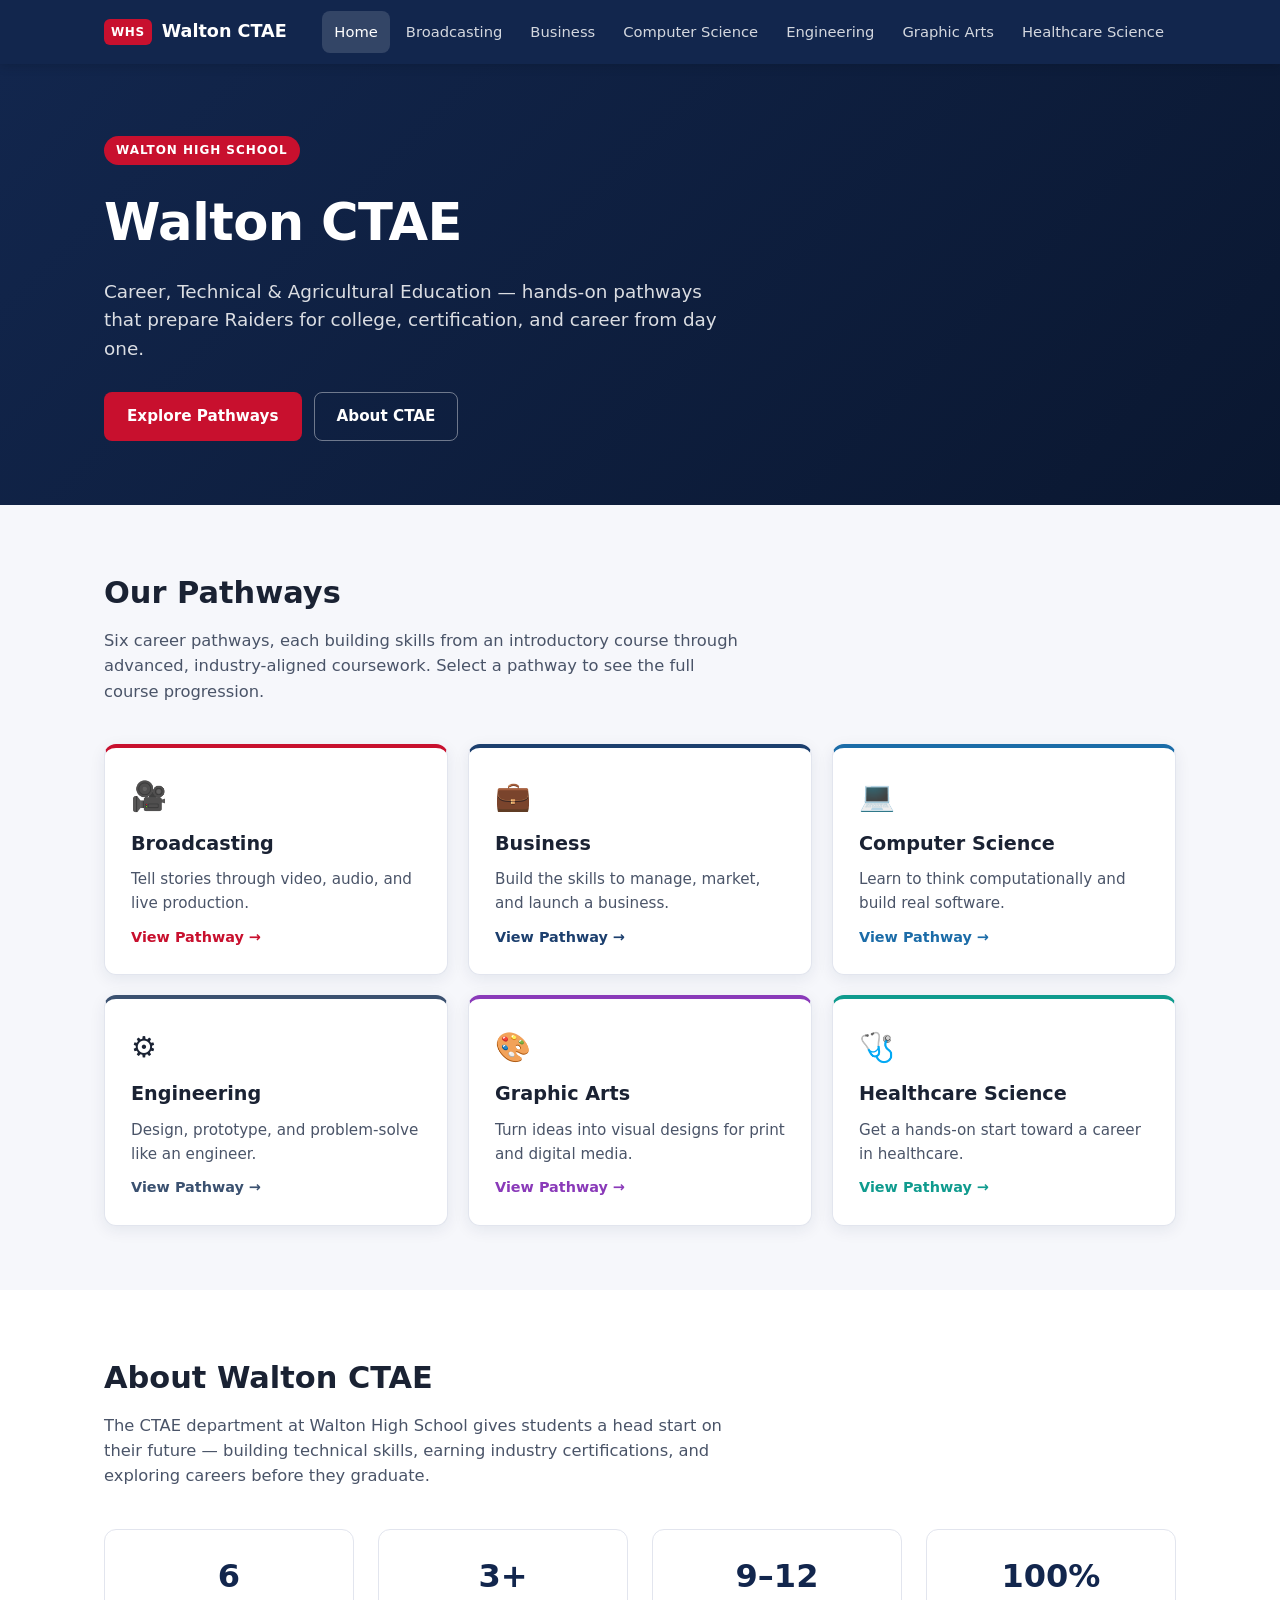
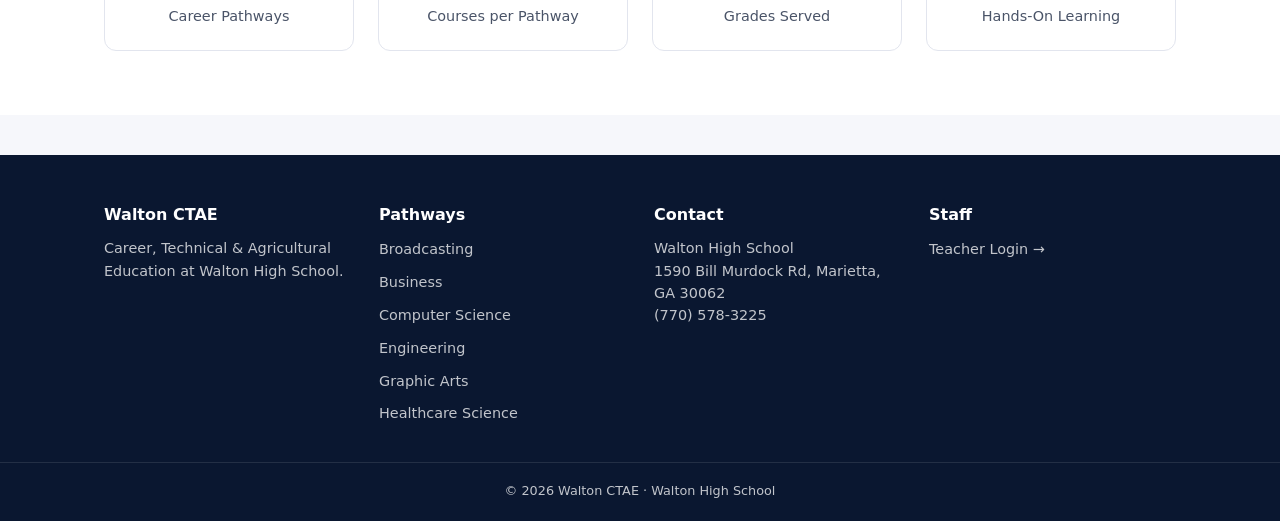
==== index.html @ 3da38a7a "Initial Walton CTAE site: 6 department pages with course flowcharts, Decap CMS admin for teacher edi" ====
<!DOCTYPE html>
<html lang="en">
<head>
  <meta charset="UTF-8">
  <meta name="viewport" content="width=device-width, initial-scale=1.0">
  <title>Walton CTAE | Walton High School</title>
  <meta name="description" content="Career, Technical & Agricultural Education at Walton High School — Broadcasting, Business, Computer Science, Engineering, Graphic Arts, and Healthcare Science.">
  <link rel="stylesheet" href="css/styles.css">
  <script src="https://identity.netlify.com/v1/netlify-identity-widget.js"></script>
</head>
<body>

  <header class="site-header">
    <div id="site-header"></div>
  </header>

  <section class="hero">
    <div class="container">
      <span class="hero-eyebrow">Walton High School</span>
      <h1>Walton CTAE</h1>
      <p class="lede">
        Career, Technical &amp; Agricultural Education — hands-on pathways that prepare Raiders for college,
        certification, and career from day one.
      </p>
      <div class="hero-actions">
        <a class="btn btn-primary" href="#pathways">Explore Pathways</a>
        <a class="btn btn-secondary" href="#about">About CTAE</a>
      </div>
    </div>
  </section>

  <section id="pathways">
    <div class="container">
      <h2 class="section-title">Our Pathways</h2>
      <p class="section-lede">
        Six career pathways, each building skills from an introductory course through advanced, industry-aligned
        coursework. Select a pathway to see the full course progression.
      </p>
      <div class="dept-grid" id="dept-grid"></div>
    </div>
  </section>

  <section id="about" class="section-alt">
    <div class="container">
      <h2 class="section-title">About Walton CTAE</h2>
      <p class="section-lede">
        The CTAE department at Walton High School gives students a head start on their future — building technical
        skills, earning industry certifications, and exploring careers before they graduate.
      </p>
      <div class="about-grid">
        <div class="about-stat"><div class="num">6</div><div class="label">Career Pathways</div></div>
        <div class="about-stat"><div class="num">3+</div><div class="label">Courses per Pathway</div></div>
        <div class="about-stat"><div class="num">9–12</div><div class="label">Grades Served</div></div>
        <div class="about-stat"><div class="num">100%</div><div class="label">Hands-On Learning</div></div>
      </div>
    </div>
  </section>

  <footer class="site-footer">
    <div id="site-footer"></div>
  </footer>

  <script src="js/data.js"></script>
  <script src="js/common.js"></script>
  <script>
    (async () => {
      const allDepts = await renderSiteChrome(null);

      const grid = document.getElementById("dept-grid");
      grid.innerHTML = CTAE_DEPARTMENTS.map((slug) => {
        const d = allDepts[slug];
        return `
          <a class="dept-card" style="--card-accent:${d.accent}" href="department.html?dept=${slug}">
            <div class="dept-card-icon">${d.icon}</div>
            <h3>${d.name}</h3>
            <p>${d.tagline}</p>
            <span class="dept-card-link">View Pathway →</span>
          </a>
        `;
      }).join("");
    })();

    if (window.netlifyIdentity) {
      window.netlifyIdentity.on("init", (user) => {
        if (!user) {
          window.netlifyIdentity.on("login", () => {
            document.location.href = "/admin/";
          });
        }
      });
    }
  </script>
</body>
</html>
---- css/styles.css ----
/* ---------- Tokens ---------- */
:root {
  --navy: #12264d;
  --navy-dark: #0a1730;
  --red: #c8102e;
  --white: #ffffff;
  --ink: #1a2233;
  --ink-soft: #4a5468;
  --bg: #f6f7fb;
  --bg-card: #ffffff;
  --border: #e2e5ee;
  --radius: 12px;
  --shadow: 0 4px 16px rgba(18, 38, 77, 0.08);
  --accent: var(--red);
}

* { box-sizing: border-box; }

html, body {
  margin: 0;
  padding: 0;
}

body {
  font-family: "Segoe UI", system-ui, -apple-system, Roboto, Helvetica, Arial, sans-serif;
  background: var(--bg);
  color: var(--ink);
  line-height: 1.55;
}

img { max-width: 100%; }

a { color: inherit; text-decoration: none; }

.container {
  max-width: 1120px;
  margin: 0 auto;
  padding: 0 24px;
}

/* ---------- Header / Nav ---------- */
header.site-header {
  background: var(--navy);
  position: sticky;
  top: 0;
  z-index: 50;
  box-shadow: 0 2px 10px rgba(0,0,0,0.15);
}

.nav-wrap {
  max-width: 1120px;
  margin: 0 auto;
  padding: 0 24px;
  display: flex;
  align-items: center;
  justify-content: space-between;
  min-height: 64px;
  flex-wrap: wrap;
  gap: 8px;
}

.nav-brand {
  display: flex;
  align-items: center;
  gap: 10px;
  color: var(--white);
  font-weight: 700;
  font-size: 1.1rem;
}

.nav-brand-mark {
  background: var(--red);
  color: var(--white);
  font-size: 0.75rem;
  font-weight: 800;
  letter-spacing: 0.05em;
  padding: 4px 7px;
  border-radius: 6px;
}

.nav-links {
  display: flex;
  align-items: center;
  gap: 4px;
  flex-wrap: wrap;
}

.nav-link {
  color: rgba(255,255,255,0.82);
  padding: 10px 12px;
  border-radius: 8px;
  font-size: 0.92rem;
  font-weight: 500;
  white-space: nowrap;
}

.nav-link:hover { color: var(--white); background: rgba(255,255,255,0.08); }

.nav-link.active {
  color: var(--white);
  background: rgba(255,255,255,0.14);
}

.nav-toggle {
  display: none;
  flex-direction: column;
  gap: 4px;
  background: none;
  border: none;
  padding: 8px;
  cursor: pointer;
}

.nav-toggle span {
  width: 22px;
  height: 2px;
  background: var(--white);
  border-radius: 2px;
}

/* ---------- Hero ---------- */
.hero {
  background: linear-gradient(135deg, var(--navy) 0%, var(--navy-dark) 100%);
  color: var(--white);
  padding: 72px 0 64px;
}

.hero-eyebrow {
  display: inline-block;
  background: var(--red);
  color: var(--white);
  font-size: 0.75rem;
  font-weight: 700;
  letter-spacing: 0.08em;
  text-transform: uppercase;
  padding: 5px 12px;
  border-radius: 999px;
  margin-bottom: 18px;
}

.hero h1 {
  font-size: clamp(2rem, 4.5vw, 3.2rem);
  margin: 0 0 16px;
  font-weight: 800;
  letter-spacing: -0.01em;
}

.hero p.lede {
  font-size: 1.15rem;
  color: rgba(255,255,255,0.85);
  max-width: 640px;
  margin: 0 0 28px;
}

.hero-actions { display: flex; gap: 12px; flex-wrap: wrap; }

.btn {
  display: inline-block;
  padding: 12px 22px;
  border-radius: 8px;
  font-weight: 600;
  font-size: 0.95rem;
  cursor: pointer;
  border: 1px solid transparent;
}

.btn-primary { background: var(--red); color: var(--white); }
.btn-primary:hover { background: #a80d26; }

.btn-secondary {
  background: transparent;
  color: var(--white);
  border-color: rgba(255,255,255,0.4);
}
.btn-secondary:hover { background: rgba(255,255,255,0.1); }

/* dept hero variant */
.dept-hero {
  background: linear-gradient(135deg, var(--accent, var(--navy)) 0%, var(--navy-dark) 120%);
}

.dept-hero .hero-icon {
  font-size: 2.6rem;
  margin-bottom: 10px;
  display: inline-block;
}

/* ---------- Sections ---------- */
section { padding: 64px 0; }

.section-title {
  font-size: 1.9rem;
  font-weight: 800;
  margin: 0 0 12px;
  color: var(--ink);
}

.section-lede {
  color: var(--ink-soft);
  max-width: 640px;
  margin: 0 0 40px;
  font-size: 1.02rem;
}

.section-alt { background: var(--white); }

/* ---------- Department Cards (home) ---------- */
.dept-grid {
  display: grid;
  grid-template-columns: repeat(auto-fit, minmax(260px, 1fr));
  gap: 20px;
}

.dept-card {
  background: var(--bg-card);
  border: 1px solid var(--border);
  border-radius: var(--radius);
  padding: 26px;
  box-shadow: var(--shadow);
  display: flex;
  flex-direction: column;
  gap: 10px;
  border-top: 4px solid var(--card-accent, var(--red));
  transition: transform 0.15s ease, box-shadow 0.15s ease;
}

.dept-card:hover {
  transform: translateY(-3px);
  box-shadow: 0 10px 24px rgba(18,38,77,0.14);
}

.dept-card-icon { font-size: 1.8rem; }

.dept-card h3 { margin: 0; font-size: 1.2rem; }

.dept-card p {
  margin: 0;
  color: var(--ink-soft);
  font-size: 0.95rem;
  flex-grow: 1;
}

.dept-card-link {
  font-weight: 600;
  font-size: 0.9rem;
  color: var(--card-accent, var(--red));
}

/* ---------- About strip ---------- */
.about-grid {
  display: grid;
  grid-template-columns: repeat(auto-fit, minmax(200px, 1fr));
  gap: 24px;
  margin-top: 32px;
}

.about-stat {
  background: var(--white);
  border: 1px solid var(--border);
  border-radius: var(--radius);
  padding: 22px;
  text-align: center;
}

.about-stat .num {
  font-size: 2rem;
  font-weight: 800;
  color: var(--navy);
}

.about-stat .label {
  color: var(--ink-soft);
  font-size: 0.9rem;
  margin-top: 4px;
}

/* ---------- Department page body ---------- */
.dept-description {
  font-size: 1.05rem;
  color: var(--ink-soft);
  max-width: 760px;
}

.instructor-card {
  background: var(--white);
  border: 1px solid var(--border);
  border-radius: var(--radius);
  padding: 20px 24px;
  display: flex;
  gap: 16px;
  align-items: center;
  margin-top: 28px;
  box-shadow: var(--shadow);
}

.instructor-avatar {
  width: 48px;
  height: 48px;
  border-radius: 50%;
  background: var(--accent);
  color: var(--white);
  display: flex;
  align-items: center;
  justify-content: center;
  font-weight: 700;
  flex-shrink: 0;
}

.instructor-name { font-weight: 700; }
.instructor-meta { color: var(--ink-soft); font-size: 0.9rem; }

/* ---------- Flowchart ---------- */
.flowchart-wrap {
  --accent: var(--red);
  background: var(--white);
  border: 1px solid var(--border);
  border-radius: var(--radius);
  padding: 32px;
  box-shadow: var(--shadow);
}

.pathway-name {
  font-weight: 700;
  color: var(--ink-soft);
  font-size: 0.9rem;
  text-transform: uppercase;
  letter-spacing: 0.04em;
  margin-bottom: 24px;
}

.flow-sequence {
  display: flex;
  align-items: stretch;
  gap: 4px;
  flex-wrap: wrap;
}

.flow-step {
  display: flex;
  align-items: center;
}

.flow-node {
  width: 220px;
  background: var(--bg);
  border: 2px solid var(--accent);
  border-radius: 10px;
  padding: 16px;
  position: relative;
}

.flow-node-badge {
  position: absolute;
  top: -12px;
  left: -12px;
  width: 26px;
  height: 26px;
  border-radius: 50%;
  background: var(--accent);
  color: var(--white);
  font-size: 0.8rem;
  font-weight: 700;
  display: flex;
  align-items: center;
  justify-content: center;
}

.flow-node-grades {
  font-size: 0.72rem;
  font-weight: 700;
  color: var(--accent);
  text-transform: uppercase;
  letter-spacing: 0.04em;
  margin-bottom: 6px;
}

.flow-node-title {
  font-weight: 700;
  font-size: 0.98rem;
  margin-bottom: 6px;
}

.flow-node-desc {
  font-size: 0.85rem;
  color: var(--ink-soft);
}

.flow-arrow {
  color: var(--accent);
  display: flex;
  align-items: center;
  padding: 0 4px;
  flex-shrink: 0;
}

.electives-section {
  margin-top: 32px;
  padding-top: 24px;
  border-top: 1px dashed var(--border);
}

.electives-label {
  font-size: 0.8rem;
  font-weight: 700;
  color: var(--ink-soft);
  text-transform: uppercase;
  letter-spacing: 0.04em;
  margin-bottom: 14px;
}

.electives-row {
  display: flex;
  gap: 12px;
  flex-wrap: wrap;
}

.elective-chip {
  background: var(--bg);
  border: 1px dashed var(--accent);
  border-radius: 8px;
  padding: 10px 14px;
  min-width: 180px;
}

.elective-title { font-weight: 600; font-size: 0.9rem; }
.elective-meta { font-size: 0.78rem; color: var(--ink-soft); margin-top: 2px; }

/* ---------- Other pathways strip ---------- */
.other-pathways {
  display: flex;
  gap: 10px;
  flex-wrap: wrap;
}

.other-pathway-pill {
  background: var(--white);
  border: 1px solid var(--border);
  border-radius: 999px;
  padding: 8px 16px;
  font-size: 0.88rem;
  font-weight: 600;
  color: var(--ink-soft);
}

.other-pathway-pill:hover { border-color: var(--red); color: var(--red); }

/* ---------- Footer ---------- */
footer.site-footer {
  background: var(--navy-dark);
  color: rgba(255,255,255,0.75);
  padding: 48px 0 20px;
  margin-top: 40px;
}

.footer-wrap {
  max-width: 1120px;
  margin: 0 auto;
  padding: 0 24px;
  display: grid;
  grid-template-columns: repeat(auto-fit, minmax(200px, 1fr));
  gap: 28px;
}

.footer-title {
  color: var(--white);
  font-weight: 700;
  margin-bottom: 10px;
}

.footer-text { font-size: 0.9rem; margin: 0; }

.footer-links { list-style: none; padding: 0; margin: 0; display: flex; flex-direction: column; gap: 8px; }
.footer-links a { font-size: 0.9rem; }
.footer-links a:hover { color: var(--white); }

.footer-bottom {
  text-align: center;
  font-size: 0.8rem;
  margin-top: 36px;
  padding-top: 18px;
  border-top: 1px solid rgba(255,255,255,0.1);
}

/* ---------- Not found ---------- */
.not-found { text-align: center; padding: 100px 24px; }

/* ---------- Responsive ---------- */
@media (max-width: 760px) {
  .nav-toggle { display: flex; }
  .nav-links {
    display: none;
    width: 100%;
    flex-direction: column;
    align-items: stretch;
    padding: 8px 0 16px;
  }
  .nav-links.open { display: flex; }
  .nav-link { padding: 12px 8px; }

  .flow-sequence { flex-direction: column; align-items: stretch; }
  .flow-node { width: 100%; }
  .flow-arrow { transform: rotate(90deg); align-self: center; padding: 4px 0; }
}
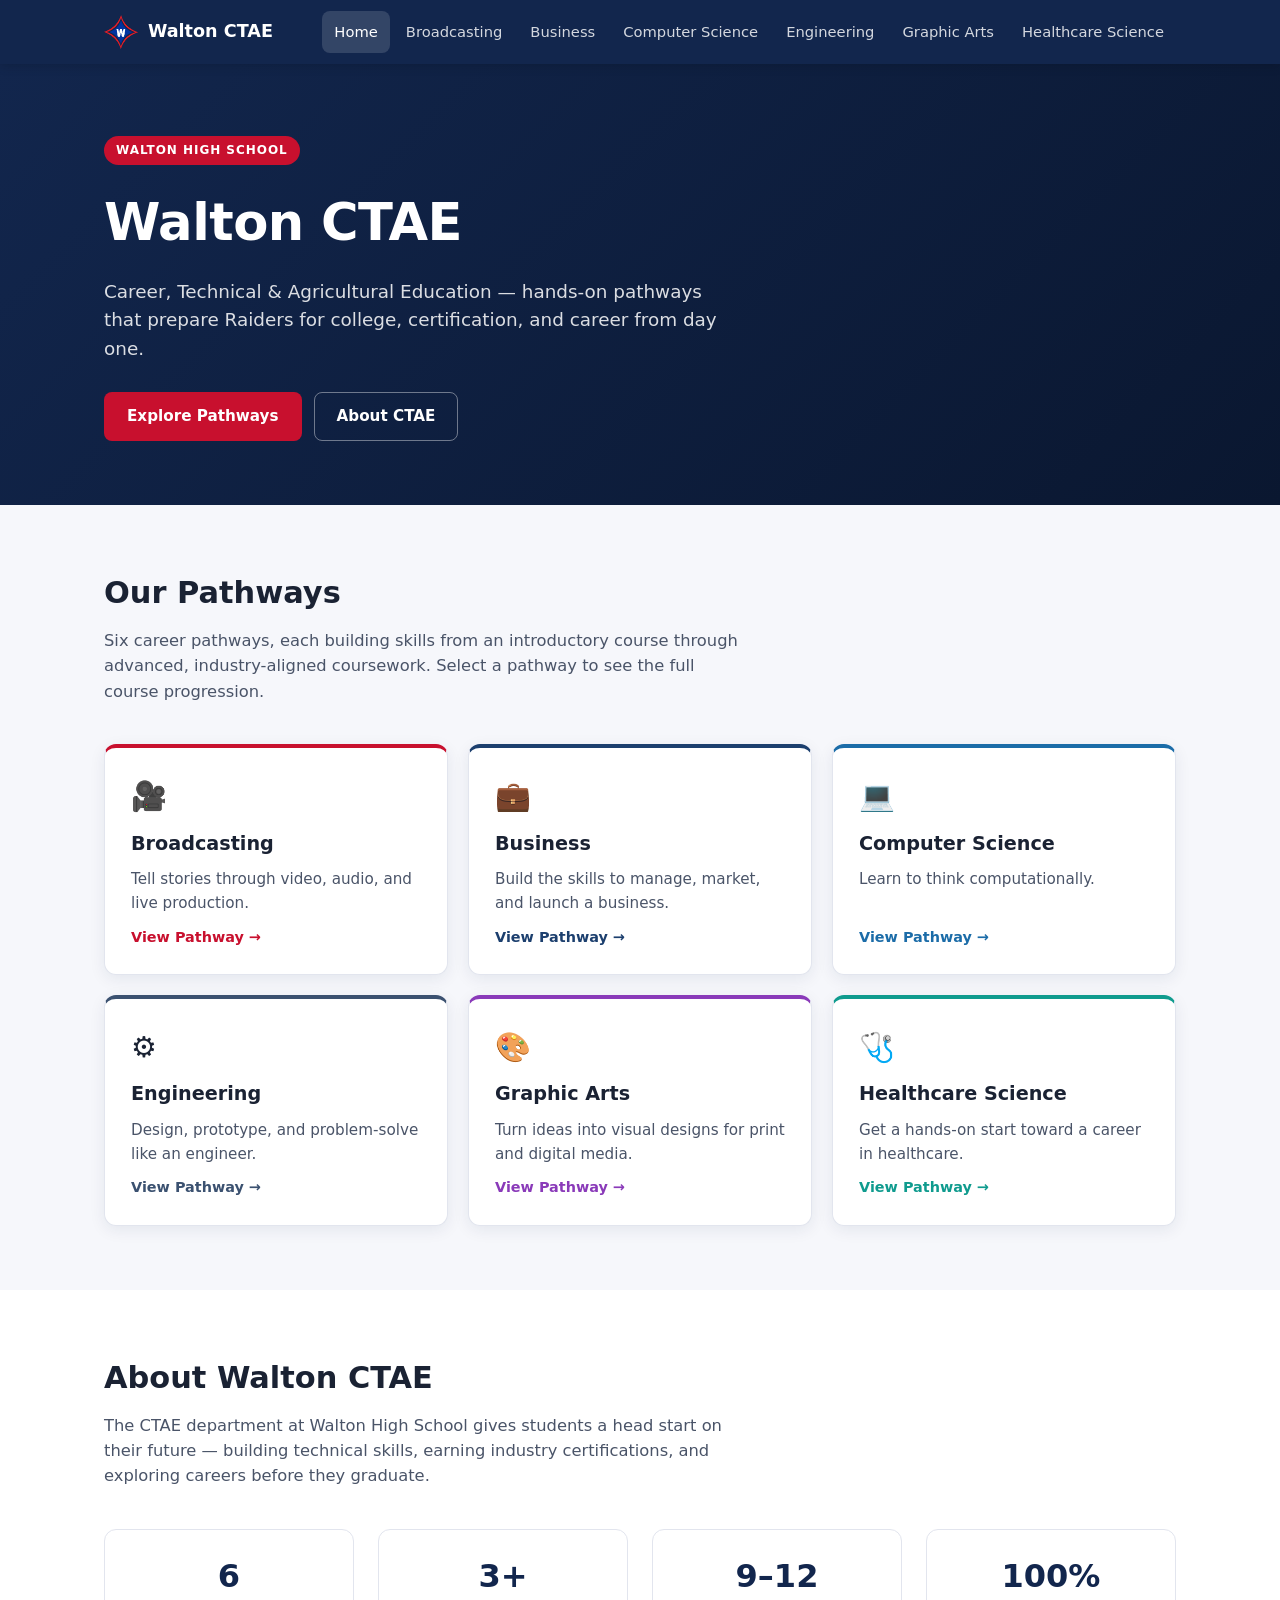
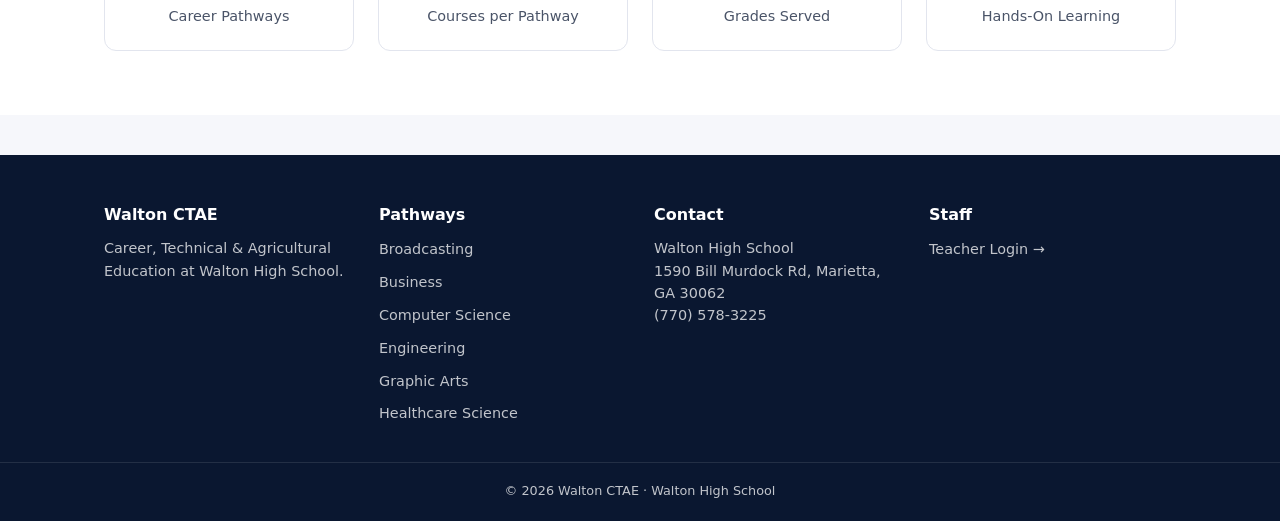
==== commit e49a7cc1: "Use uploaded school logo as favicon and nav brand mark Replace the "WHS" text badge in the nav with " ====
--- a/index.html
+++ b/index.html
@@ -5,6 +5,7 @@
   <meta name="viewport" content="width=device-width, initial-scale=1.0">
   <title>Walton CTAE | Walton High School</title>
   <meta name="description" content="Career, Technical & Agricultural Education at Walton High School — Broadcasting, Business, Computer Science, Engineering, Graphic Arts, and Healthcare Science.">
+  <link rel="icon" type="image/png" href="/images/uploads/logo.png">
   <link rel="stylesheet" href="css/styles.css">
   <script src="https://identity.netlify.com/v1/netlify-identity-widget.js"></script>
 </head>
--- a/css/styles.css
+++ b/css/styles.css
@@ -21,6 +21,10 @@
   padding: 0;
 }
 
+html {
+  scroll-behavior: smooth;
+}
+
 body {
   font-family: "Segoe UI", system-ui, -apple-system, Roboto, Helvetica, Arial, sans-serif;
   background: var(--bg);
@@ -69,13 +73,9 @@
 }
 
 .nav-brand-mark {
-  background: var(--red);
-  color: var(--white);
-  font-size: 0.75rem;
-  font-weight: 800;
-  letter-spacing: 0.05em;
-  padding: 4px 7px;
-  border-radius: 6px;
+  height: 34px;
+  width: auto;
+  display: block;
 }
 
 .nav-links {
@@ -180,8 +180,8 @@
 }
 
 .dept-hero .hero-icon {
-  font-size: 2.6rem;
-  margin-bottom: 10px;
+  font-size: 0.85em;
+  margin-right: 14px;
   display: inline-block;
 }
 
@@ -281,21 +281,28 @@
   max-width: 760px;
 }
 
-.instructor-card {
+.teachers-grid {
+  display: flex;
+  flex-wrap: wrap;
+  gap: 16px;
+  margin-top: 28px;
+}
+
+.teacher-card {
   background: var(--white);
   border: 1px solid var(--border);
   border-radius: var(--radius);
-  padding: 20px 24px;
-  display: flex;
-  gap: 16px;
+  padding: 16px 20px;
+  display: flex;
+  gap: 14px;
   align-items: center;
-  margin-top: 28px;
   box-shadow: var(--shadow);
-}
-
-.instructor-avatar {
-  width: 48px;
-  height: 48px;
+  min-width: 220px;
+}
+
+.teacher-avatar {
+  width: 44px;
+  height: 44px;
   border-radius: 50%;
   background: var(--accent);
   color: var(--white);
@@ -306,8 +313,16 @@
   flex-shrink: 0;
 }
 
-.instructor-name { font-weight: 700; }
-.instructor-meta { color: var(--ink-soft); font-size: 0.9rem; }
+.teacher-avatar-img {
+  width: 44px;
+  height: 44px;
+  border-radius: 50%;
+  object-fit: cover;
+  flex-shrink: 0;
+}
+
+.teacher-name { font-weight: 700; }
+.teacher-meta { color: var(--ink-soft); font-size: 0.85rem; }
 
 /* ---------- Flowchart ---------- */
 .flowchart-wrap {
@@ -328,44 +343,84 @@
   margin-bottom: 24px;
 }
 
-.flow-sequence {
+.flowchart-scroll {
+  overflow-x: auto;
+  padding-bottom: 8px;
+}
+
+.flowchart-grid {
+  position: relative;
   display: flex;
   align-items: stretch;
-  gap: 4px;
-  flex-wrap: wrap;
-}
-
-.flow-step {
-  display: flex;
-  align-items: center;
-}
-
-.flow-node {
-  width: 220px;
-  background: var(--bg);
-  border: 2px solid var(--accent);
+  gap: 72px;
+}
+
+.flow-column {
+  display: flex;
+  flex-direction: column;
+  justify-content: center;
+  gap: 20px;
+  flex: 1 1 200px;
+  min-width: 200px;
+}
+
+.flowchart-lines {
+  position: absolute;
+  top: 0;
+  left: 0;
+  overflow: visible;
+  pointer-events: none;
+  z-index: 0;
+}
+
+.flowchart-lines path {
+  fill: none;
+  stroke: var(--accent);
+  stroke-width: 2;
+  stroke-linecap: round;
+  opacity: 0.45;
+}
+
+.flowchart-lines marker path {
+  fill: var(--accent);
+  opacity: 0.8;
+}
+
+.flow-card {
+  position: relative;
+  z-index: 1;
+  display: block;
+  background: var(--white);
+  border: 1px solid var(--border);
+  border-top: 4px solid var(--accent);
   border-radius: 10px;
-  padding: 16px;
-  position: relative;
-}
-
-.flow-node-badge {
+  padding: 14px 16px;
+  box-shadow: 0 2px 10px rgba(10, 31, 68, 0.08);
+  cursor: pointer;
+  transition: transform 0.12s ease, box-shadow 0.12s ease;
+}
+
+.flow-card:hover,
+.flow-card:focus-visible {
+  transform: translateY(-2px);
+  box-shadow: 0 6px 16px rgba(10, 31, 68, 0.14);
+}
+
+.flow-card-tag {
   position: absolute;
-  top: -12px;
-  left: -12px;
-  width: 26px;
-  height: 26px;
-  border-radius: 50%;
+  top: -11px;
+  right: 12px;
   background: var(--accent);
   color: var(--white);
-  font-size: 0.8rem;
-  font-weight: 700;
-  display: flex;
-  align-items: center;
-  justify-content: center;
-}
-
-.flow-node-grades {
+  font-size: 0.68rem;
+  font-weight: 700;
+  text-transform: uppercase;
+  letter-spacing: 0.03em;
+  padding: 3px 8px;
+  border-radius: 999px;
+}
+
+.flow-card-grades {
   font-size: 0.72rem;
   font-weight: 700;
   color: var(--accent);
@@ -374,56 +429,96 @@
   margin-bottom: 6px;
 }
 
-.flow-node-title {
+.flow-card-title {
   font-weight: 700;
   font-size: 0.98rem;
-  margin-bottom: 6px;
-}
-
-.flow-node-desc {
-  font-size: 0.85rem;
-  color: var(--ink-soft);
-}
-
-.flow-arrow {
+}
+
+/* ---------- Course details ---------- */
+.course-detail-list {
+  display: flex;
+  flex-direction: column;
+  gap: 24px;
+}
+
+.course-detail {
+  --accent: var(--red);
+  scroll-margin-top: 88px;
+  background: var(--white);
+  border: 1px solid var(--border);
+  border-left: 4px solid var(--accent);
+  border-radius: var(--radius);
+  padding: 24px 28px;
+  box-shadow: var(--shadow);
+}
+
+.course-detail h3 {
+  margin: 4px 0 10px;
+  font-size: 1.15rem;
+}
+
+.course-detail-meta {
+  display: flex;
+  align-items: center;
+  gap: 10px;
+}
+
+.course-detail-grades {
+  font-size: 0.75rem;
+  font-weight: 700;
   color: var(--accent);
-  display: flex;
-  align-items: center;
-  padding: 0 4px;
-  flex-shrink: 0;
-}
-
-.electives-section {
-  margin-top: 32px;
-  padding-top: 24px;
-  border-top: 1px dashed var(--border);
-}
-
-.electives-label {
-  font-size: 0.8rem;
-  font-weight: 700;
-  color: var(--ink-soft);
   text-transform: uppercase;
   letter-spacing: 0.04em;
-  margin-bottom: 14px;
-}
-
-.electives-row {
-  display: flex;
-  gap: 12px;
-  flex-wrap: wrap;
-}
-
-.elective-chip {
-  background: var(--bg);
-  border: 1px dashed var(--accent);
+}
+
+.course-detail-tag {
+  background: var(--accent);
+  color: var(--white);
+  font-size: 0.68rem;
+  font-weight: 700;
+  text-transform: uppercase;
+  letter-spacing: 0.03em;
+  padding: 3px 8px;
+  border-radius: 999px;
+}
+
+.course-detail-desc {
+  color: var(--ink-soft);
+  max-width: 720px;
+}
+
+.course-detail-teachers {
+  font-size: 0.9rem;
+  font-weight: 600;
+  margin-top: 4px;
+}
+
+.course-detail-prereq {
+  font-size: 0.88rem;
+  color: var(--ink-soft);
+  font-style: italic;
+  margin-top: 4px;
+}
+
+.course-detail-video {
+  position: relative;
+  width: 100%;
+  max-width: 560px;
+  aspect-ratio: 16 / 9;
+  margin-top: 16px;
   border-radius: 8px;
-  padding: 10px 14px;
-  min-width: 180px;
-}
-
-.elective-title { font-weight: 600; font-size: 0.9rem; }
-.elective-meta { font-size: 0.78rem; color: var(--ink-soft); margin-top: 2px; }
+  overflow: hidden;
+  background: var(--navy-dark);
+}
+
+.course-detail-video iframe {
+  position: absolute;
+  top: 0;
+  left: 0;
+  width: 100%;
+  height: 100%;
+  border: 0;
+}
 
 /* ---------- Other pathways strip ---------- */
 .other-pathways {
@@ -497,7 +592,5 @@
   .nav-links.open { display: flex; }
   .nav-link { padding: 12px 8px; }
 
-  .flow-sequence { flex-direction: column; align-items: stretch; }
-  .flow-node { width: 100%; }
-  .flow-arrow { transform: rotate(90deg); align-self: center; padding: 4px 0; }
-}
+  .flow-card { padding: 14px; }
+}
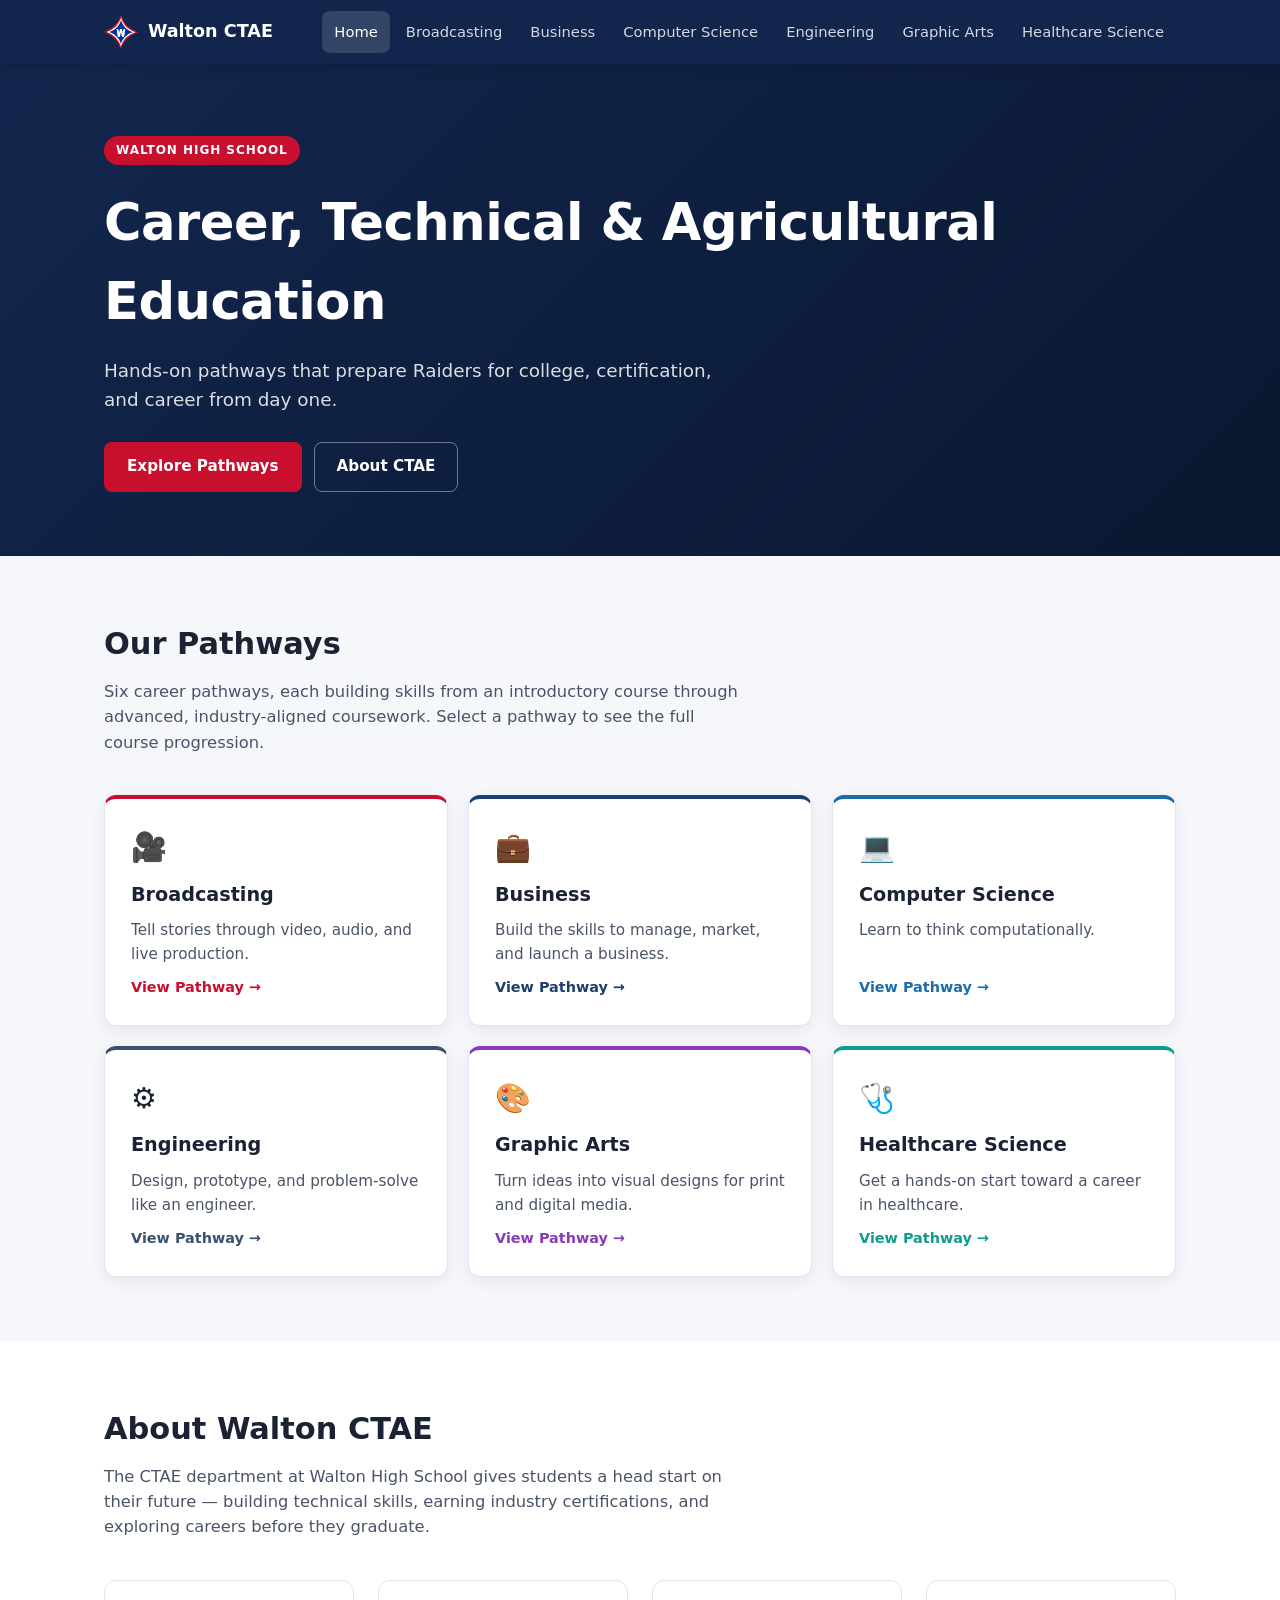
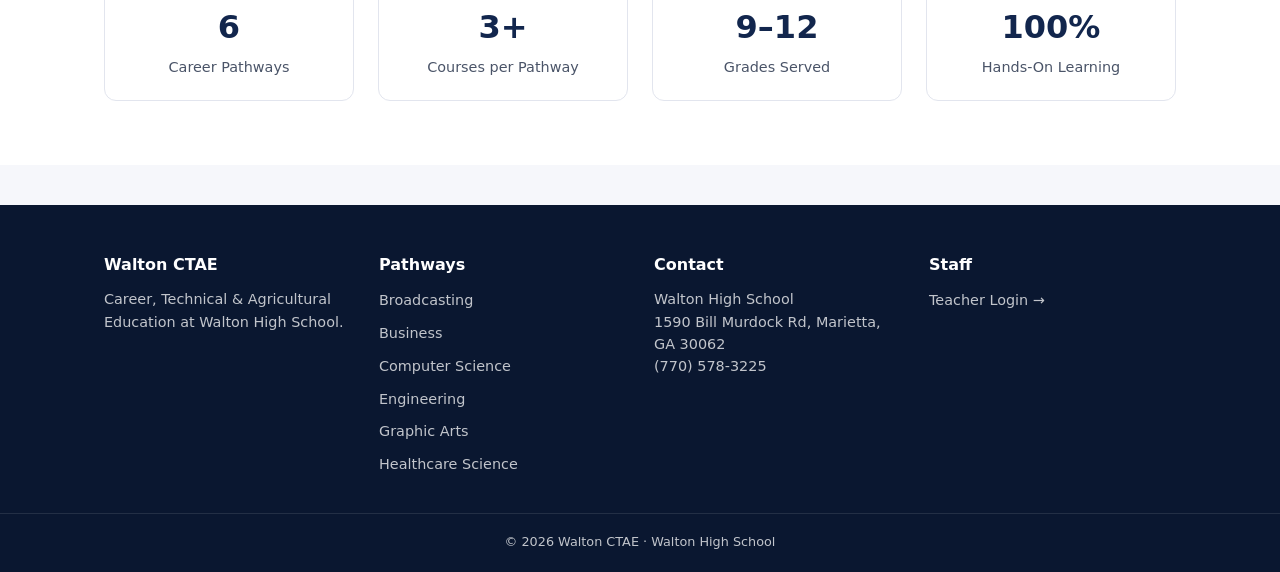
==== commit 09dc05c9: "Rewrite homepage hero copy and add About CTAE stats section Co-Authored-By: Claude Sonnet 5 <noreply" ====
--- a/index.html
+++ b/index.html
@@ -18,9 +18,9 @@
   <section class="hero">
     <div class="container">
       <span class="hero-eyebrow">Walton High School</span>
-      <h1>Walton CTAE</h1>
+      <h1>Career, Technical &amp; Agricultural Education</h1>
       <p class="lede">
-        Career, Technical &amp; Agricultural Education — hands-on pathways that prepare Raiders for college,
+        Hands-on pathways that prepare Raiders for college,
         certification, and career from day one.
       </p>
       <div class="hero-actions">
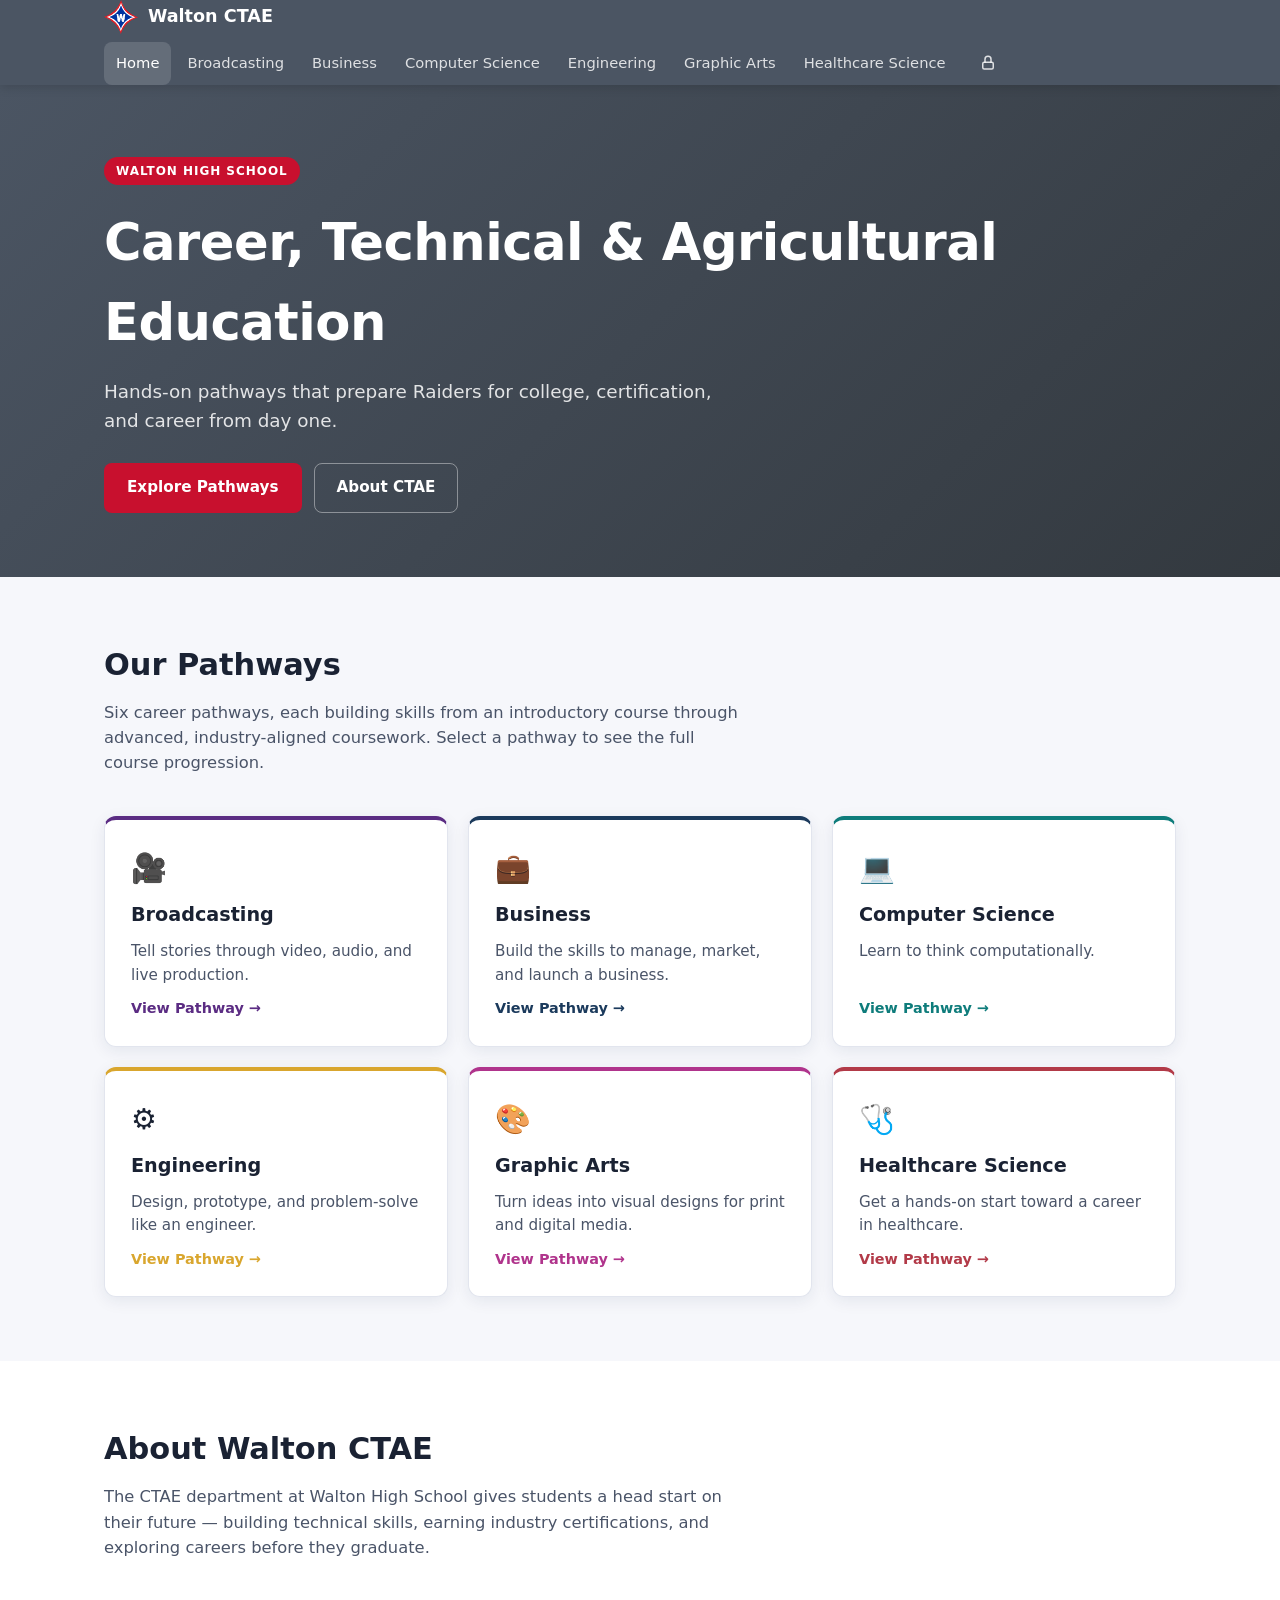
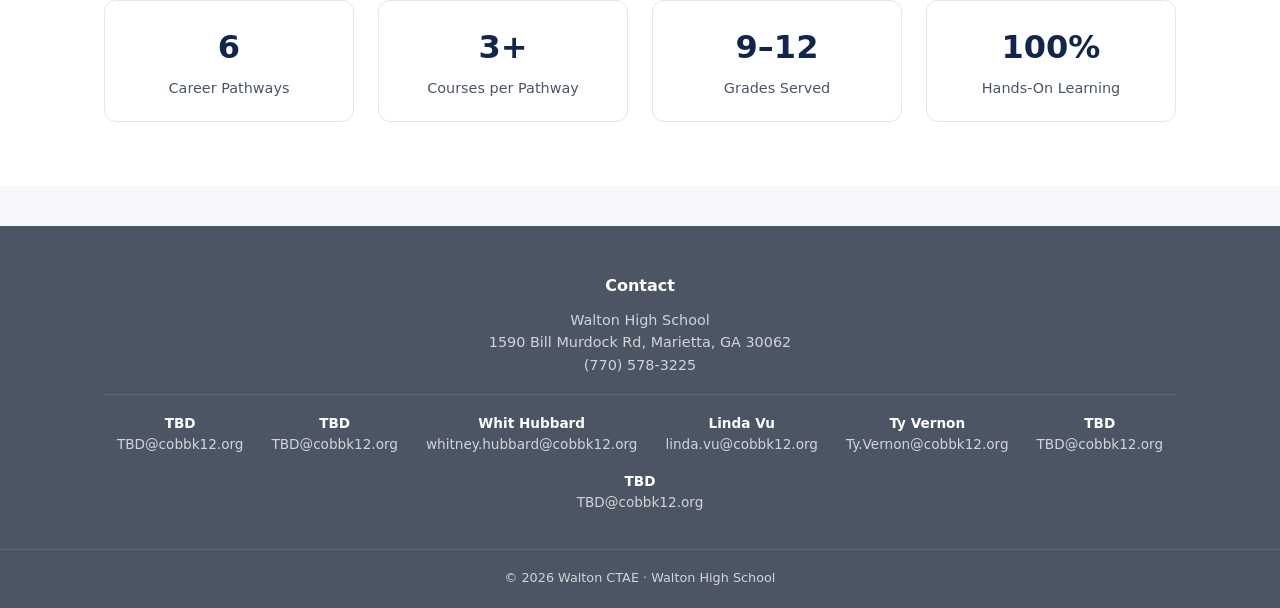
==== commit 2429fed8: "Move teachers into a shared staff directory (content/teachers.json) Same duplication problem clubs h" ====
--- a/index.html
+++ b/index.html
@@ -65,7 +65,7 @@
   <script src="js/common.js"></script>
   <script>
     (async () => {
-      const allDepts = await renderSiteChrome(null);
+      const { allDepts } = await renderSiteChrome(null);
 
       const grid = document.getElementById("dept-grid");
       grid.innerHTML = CTAE_DEPARTMENTS.map((slug) => {
--- a/css/styles.css
+++ b/css/styles.css
@@ -2,6 +2,8 @@
 :root {
   --navy: #12264d;
   --navy-dark: #0a1730;
+  --gray: #4b5563;
+  --gray-dark: #33393f;
   --red: #c8102e;
   --white: #ffffff;
   --ink: #1a2233;
@@ -44,7 +46,7 @@
 
 /* ---------- Header / Nav ---------- */
 header.site-header {
-  background: var(--navy);
+  background: var(--gray);
   position: sticky;
   top: 0;
   z-index: 50;
@@ -100,6 +102,22 @@
   color: var(--white);
   background: rgba(255,255,255,0.14);
 }
+
+.nav-icon-link {
+  display: inline-flex;
+  align-items: center;
+  justify-content: center;
+  width: 36px;
+  height: 36px;
+  margin-left: 8px;
+  border-radius: 8px;
+  color: rgba(255,255,255,0.82);
+  flex-shrink: 0;
+}
+
+.nav-icon-link:hover { color: var(--white); background: rgba(255,255,255,0.08); }
+
+.nav-icon-link-text { display: none; }
 
 .nav-toggle {
   display: none;
@@ -120,7 +138,7 @@
 
 /* ---------- Hero ---------- */
 .hero {
-  background: linear-gradient(135deg, var(--navy) 0%, var(--navy-dark) 100%);
+  background: linear-gradient(135deg, var(--gray) 0%, var(--gray-dark) 100%);
   color: var(--white);
   padding: 72px 0 64px;
 }
@@ -352,7 +370,7 @@
   position: relative;
   display: flex;
   align-items: stretch;
-  gap: 72px;
+  gap: 40px;
 }
 
 .flow-column {
@@ -360,8 +378,8 @@
   flex-direction: column;
   justify-content: center;
   gap: 20px;
-  flex: 1 1 200px;
-  min-width: 200px;
+  flex: 1 1 190px;
+  min-width: 190px;
 }
 
 .flowchart-lines {
@@ -472,6 +490,9 @@
 }
 
 .course-detail-tag {
+  display: inline-block;
+  vertical-align: middle;
+  margin-left: 6px;
   background: var(--accent);
   color: var(--white);
   font-size: 0.68rem;
@@ -488,9 +509,47 @@
 }
 
 .course-detail-teachers {
+  display: flex;
+  align-items: center;
+  flex-wrap: wrap;
+  gap: 10px;
+  margin-top: 12px;
+}
+
+.course-detail-teachers-label {
+  font-size: 0.85rem;
+  font-weight: 700;
+  color: var(--ink-soft);
+}
+
+.course-detail-teacher {
+  display: inline-flex;
+  align-items: center;
+  gap: 6px;
   font-size: 0.9rem;
   font-weight: 600;
-  margin-top: 4px;
+}
+
+.teacher-avatar-sm,
+.teacher-avatar-img-sm {
+  width: 26px;
+  height: 26px;
+  border-radius: 50%;
+  flex-shrink: 0;
+}
+
+.teacher-avatar-sm {
+  background: var(--accent);
+  color: var(--white);
+  display: inline-flex;
+  align-items: center;
+  justify-content: center;
+  font-size: 0.72rem;
+  font-weight: 700;
+}
+
+.teacher-avatar-img-sm {
+  object-fit: cover;
 }
 
 .course-detail-prereq {
@@ -541,7 +600,7 @@
 
 /* ---------- Footer ---------- */
 footer.site-footer {
-  background: var(--navy-dark);
+  background: var(--gray);
   color: rgba(255,255,255,0.75);
   padding: 48px 0 20px;
   margin-top: 40px;
@@ -554,6 +613,7 @@
   display: grid;
   grid-template-columns: repeat(auto-fit, minmax(200px, 1fr));
   gap: 28px;
+  text-align: center;
 }
 
 .footer-title {
@@ -563,6 +623,27 @@
 }
 
 .footer-text { font-size: 0.9rem; margin: 0; }
+
+.footer-staff-grid {
+  display: flex;
+  flex-wrap: wrap;
+  justify-content: center;
+  gap: 16px 28px;
+  margin-top: 18px;
+  padding-top: 18px;
+  border-top: 1px solid rgba(255,255,255,0.1);
+}
+
+.footer-staff-item {
+  display: flex;
+  flex-direction: column;
+  align-items: center;
+  font-size: 0.85rem;
+}
+
+.footer-staff-name { font-weight: 600; color: var(--white); }
+.footer-staff-email { color: rgba(255,255,255,0.75); }
+.footer-staff-email:hover { color: var(--white); }
 
 .footer-links { list-style: none; padding: 0; margin: 0; display: flex; flex-direction: column; gap: 8px; }
 .footer-links a { font-size: 0.9rem; }
@@ -592,5 +673,15 @@
   .nav-links.open { display: flex; }
   .nav-link { padding: 12px 8px; }
 
+  .nav-icon-link {
+    width: 100%;
+    height: auto;
+    justify-content: flex-start;
+    gap: 8px;
+    padding: 12px 8px;
+    margin-left: 0;
+  }
+  .nav-icon-link-text { display: inline; font-size: 0.92rem; font-weight: 500; }
+
   .flow-card { padding: 14px; }
 }
